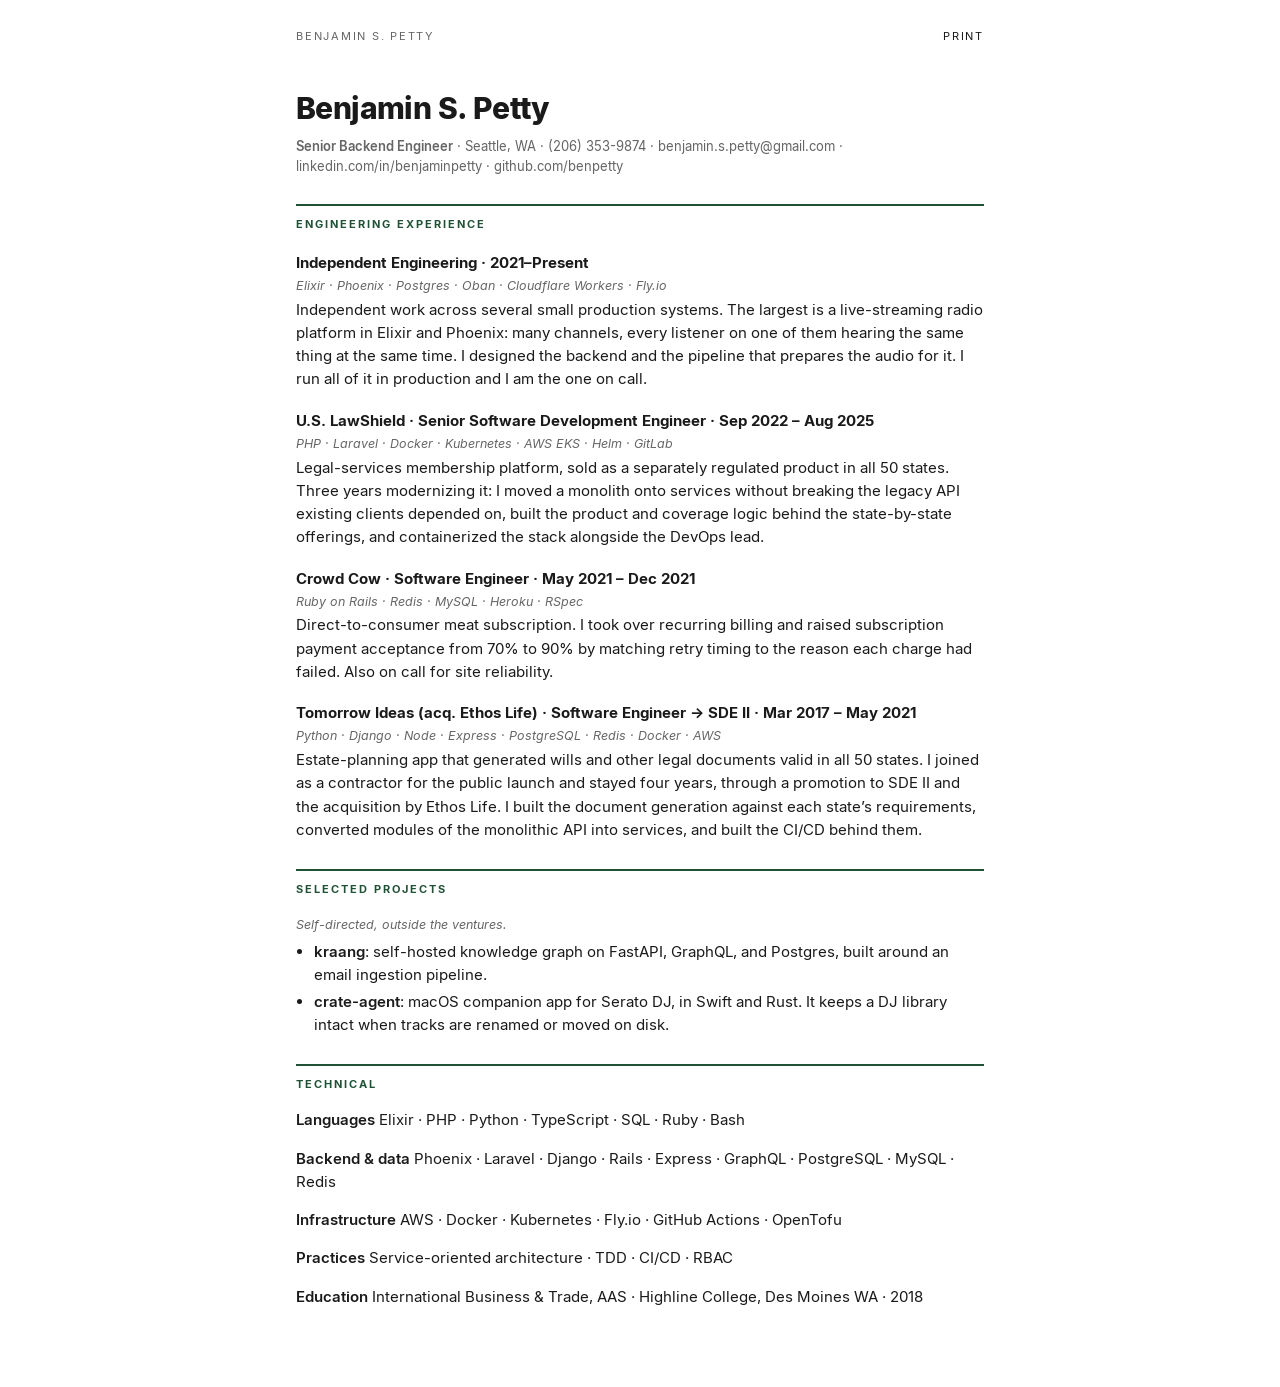
==== backend/index.html @ b5326a9a "chore: deploy from ben-petty.com@736a84d" ====
<!DOCTYPE html>
<html lang="en">
<head>
  <meta charset="UTF-8">
  <meta name="viewport" content="width=device-width, initial-scale=1">
  <title>Benjamin S. Petty — Senior Backend Engineer</title>
  <meta name="description" content="Senior backend engineer. Realtime systems, data pipelines, payments, and service-oriented architecture. Elixir, Ruby, PHP, Node, Postgres.">
  <meta name="author" content="Benjamin S. Petty">
  <meta name="robots" content="noindex, nofollow">
  <meta name="theme-color" content="#1f5135">
  <link rel="icon" type="image/svg+xml" href="/favicon.svg">
  <link rel="stylesheet" href="/styles.css">
  <style>
    /* Targeted resumes are one-page artifacts: tighten print spacing a touch
       so a full page of content clears a single sheet with margin. Scoped to
       these pages only — the shared hub resume keeps its roomier spacing. */
    @media print {
      .resume li { margin-bottom: 0.4pt; line-height: 1.27; }
      .resume ul { margin: 2pt 0 2pt; }
      .resume p { margin: 1.25pt 0; }
      .resume h3 { margin: 4pt 0 2pt; }
      .resume h2 { margin: 6.5pt 0 3pt; }
      /* Reclaim the vertical whitespace stacked around the summary: tighten the
         contact line and collapse the two dividers bracketing it. The densest
         variant (/fullstack) needs this to clear a single sheet; the others have
         room to spare, so it costs them nothing. */
      .resume h1 + p { margin: 0 0 2pt; }
      .resume hr { margin: 3pt 0; }
      /* A variant can force its detail section onto a fresh sheet with a
         pandoc heading attribute: `## Heading {.page-break}`. */
      .resume .page-break { break-before: page; }
    }
  </style>
</head>
<body>

<div class="nav-row">
  <span>Benjamin S. Petty</span>
  <span><a href="#" onclick="event.preventDefault(); window.print();">Print</a></span>
</div>

<main id="resume">
<article class="resume">
<h1 id="benjamin-s.-petty">Benjamin S. Petty</h1>
<p><strong>Senior Backend Engineer</strong> · Seattle, WA · (206)
353-9874 · benjamin.s.petty@gmail.com · linkedin.com/in/benjaminpetty ·
github.com/benpetty</p>
<h2 id="engineering-experience">Engineering Experience</h2>
<h3 id="independent-engineering-2021present">Independent Engineering ·
2021–Present</h3>
<p><em>Elixir · Phoenix · Postgres · Oban · Cloudflare Workers ·
Fly.io</em></p>
<p>Independent work across several small production systems. The largest
is a live-streaming radio platform in Elixir and Phoenix: many channels,
every listener on one of them hearing the same thing at the same time. I
designed the backend and the pipeline that prepares the audio for it. I
run all of it in production and I am the one on call.</p>
<h3
id="u.s.-lawshield-senior-software-development-engineer-sep-2022-aug-2025">U.S.
LawShield · Senior Software Development Engineer · Sep 2022 – Aug
2025</h3>
<p><em>PHP · Laravel · Docker · Kubernetes · AWS EKS · Helm ·
GitLab</em></p>
<p>Legal-services membership platform, sold as a separately regulated
product in all 50 states. Three years modernizing it: I moved a monolith
onto services without breaking the legacy API existing clients depended
on, built the product and coverage logic behind the state-by-state
offerings, and containerized the stack alongside the DevOps lead.</p>
<h3 id="crowd-cow-software-engineer-may-2021-dec-2021">Crowd Cow ·
Software Engineer · May 2021 – Dec 2021</h3>
<p><em>Ruby on Rails · Redis · MySQL · Heroku · RSpec</em></p>
<p>Direct-to-consumer meat subscription. I took over recurring billing
and raised subscription payment acceptance from 70% to 90% by matching
retry timing to the reason each charge had failed. Also on call for site
reliability.</p>
<h3
id="tomorrow-ideas-acq.-ethos-life-software-engineer-sde-ii-mar-2017-may-2021">Tomorrow
Ideas (acq. Ethos Life) · Software Engineer → SDE II · Mar 2017 – May
2021</h3>
<p><em>Python · Django · Node · Express · PostgreSQL · Redis · Docker ·
AWS</em></p>
<p>Estate-planning app that generated wills and other legal documents
valid in all 50 states. I joined as a contractor for the public launch
and stayed four years, through a promotion to SDE II and the acquisition
by Ethos Life. I built the document generation against each state’s
requirements, converted modules of the monolithic API into services, and
built the CI/CD behind them.</p>
<h2 id="selected-projects">Selected Projects</h2>
<p><em>Self-directed, outside the ventures.</em></p>
<ul>
<li><strong>kraang</strong>: self-hosted knowledge graph on FastAPI,
GraphQL, and Postgres, built around an email ingestion pipeline.</li>
<li><strong>crate-agent</strong>: macOS companion app for Serato DJ, in
Swift and Rust. It keeps a DJ library intact when tracks are renamed or
moved on disk.</li>
</ul>
<h2 id="technical">Technical</h2>
<p><strong>Languages</strong> Elixir · PHP · Python · TypeScript · SQL ·
Ruby · Bash</p>
<p><strong>Backend &amp; data</strong> Phoenix · Laravel · Django ·
Rails · Express · GraphQL · PostgreSQL · MySQL · Redis</p>
<p><strong>Infrastructure</strong> AWS · Docker · Kubernetes · Fly.io ·
GitHub Actions · OpenTofu</p>
<p><strong>Practices</strong> Service-oriented architecture · TDD ·
CI/CD · RBAC</p>
<p><strong>Education</strong> International Business &amp; Trade, AAS ·
Highline College, Des Moines WA · 2018</p>
</article>

</main>

</body>
</html>
---- styles.css ----
/* render/styles.css */

@font-face {
  font-family: 'Inter';
  font-style: normal;
  font-weight: 400;
  font-display: block;
  src: url('fonts/Inter-Regular.woff2') format('woff2');
}
@font-face {
  font-family: 'Inter';
  font-style: normal;
  font-weight: 600;
  font-display: block;
  src: url('fonts/Inter-SemiBold.woff2') format('woff2');
}
@font-face {
  font-family: 'Inter';
  font-style: normal;
  font-weight: 700;
  font-display: block;
  src: url('fonts/Inter-Bold.woff2') format('woff2');
}
@font-face {
  font-family: 'Inter';
  font-style: normal;
  font-weight: 800;
  font-display: block;
  src: url('fonts/Inter-ExtraBold.woff2') format('woff2');
}
@font-face {
  font-family: 'Inter';
  font-style: italic;
  font-weight: 400;
  font-display: block;
  src: url('fonts/Inter-Italic.woff2') format('woff2');
}
@font-face {
  font-family: 'Fraunces';
  font-style: normal;
  font-weight: 100 900;
  font-display: block;
  src: url('fonts/Fraunces-Variable.woff2') format('woff2');
}

:root {
  --accent: #1f5135;
  --ink: #1a1a1a;
  --muted: #666;
  --rule: #e5e5e5;
  --bg: #fff;
  --bg-soft: #fafaf8;
  --max-width: 760px;
  --font-sans: 'Inter', system-ui, -apple-system, sans-serif;
  --font-serif: 'Fraunces', Georgia, serif;
}

* { box-sizing: border-box; }

html { -webkit-font-smoothing: antialiased; }

body {
  margin: 0;
  font-family: var(--font-sans);
  font-size: 15px;
  line-height: 1.55;
  color: var(--ink);
  background: var(--bg);
  text-rendering: optimizeLegibility;
  font-feature-settings: 'kern' 1;
  font-kerning: normal;
}

a { color: var(--ink); text-decoration: none; border-bottom: 1px solid currentColor; }
a:hover { color: var(--accent); }

/* ─── HUB: nav + hero ─────────────────────────────── */

.nav-row {
  max-width: var(--max-width);
  margin: 0 auto;
  padding: 28px 36px 0;
  display: flex;
  justify-content: space-between;
  align-items: baseline;
  font-size: 11px;
  text-transform: uppercase;
  letter-spacing: 0.16em;
  color: var(--muted);
}
.nav-row a { border-bottom: none; }
.nav-row a:hover { color: var(--accent); }

.hero {
  max-width: var(--max-width);
  margin: 0 auto;
  padding: 32px 36px 40px;
  border-bottom: 1px solid var(--rule);
}
.hero h1 {
  font-weight: 800;
  font-size: 44px;
  letter-spacing: -0.025em;
  line-height: 1;
  margin: 0 0 8px;
}
.hero .tagline {
  font-size: 11px;
  text-transform: uppercase;
  letter-spacing: 0.18em;
  color: var(--accent);
  font-weight: 700;
  margin: 0 0 20px;
}

.cta-row {
  display: flex;
  align-items: center;
  gap: 12px;
  margin: 0 0 28px;
  flex-wrap: wrap;
}
.cta {
  display: inline-flex;
  align-items: center;
  gap: 6px;
  background: var(--accent);
  color: #fff;
  border-bottom: none;
  padding: 8px 14px;
  border-radius: 999px;
  font-size: 13px;
  font-weight: 600;
  letter-spacing: 0.01em;
  transition: background 0.15s, transform 0.15s;
}
.cta:hover {
  background: #163826;
  color: #fff;
  transform: translateY(-1px);
}
.cta-hint {
  font-size: 12px;
  color: var(--muted);
  font-variant-numeric: tabular-nums;
}

.ventures {
  display: grid;
  grid-template-columns: 1fr 1fr;
  gap: 14px;
}
.venture {
  border: 1px solid var(--rule);
  border-radius: 6px;
  padding: 16px 18px;
  background: var(--bg-soft);
  transition: border-color 0.15s, transform 0.15s;
}
.venture:hover { border-color: var(--accent); transform: translateY(-1px); }
.venture .v-name { font-family: var(--font-serif); font-weight: 600; font-size: 18px; color: var(--ink); margin: 0 0 2px; }
.venture .v-role { font-size: 10px; text-transform: uppercase; letter-spacing: 0.12em; color: var(--accent); font-weight: 700; margin: 0 0 6px; }
.venture .v-desc { font-size: 13px; line-height: 1.5; color: var(--muted); margin: 0 0 6px; }
.venture .v-url { font-size: 11px; color: var(--muted); border-bottom: none; }

/* ─── RESUME body ─────────────────────────────────── */

.resume {
  max-width: var(--max-width);
  margin: 0 auto;
  padding: 40px 36px 64px;
}
.resume h1 {
  font-weight: 800;
  font-size: 30px;
  letter-spacing: -0.02em;
  margin: 0 0 4px;
}
.resume h1 + p { margin: 0 0 4px; color: var(--muted); font-size: 13px; }
.resume hr { border: none; border-top: 1px solid var(--rule); margin: 22px 0; }
.resume h2 {
  font-size: 11px;
  text-transform: uppercase;
  letter-spacing: 0.18em;
  font-weight: 700;
  color: var(--accent);
  border-top: 2px solid var(--accent);
  padding-top: 10px;
  margin: 28px 0 14px;
  /* Block, not inline-block: the border-top is the section divider, so the
     element must span the column rather than shrink-wrap its own text. */
  display: block;
}
.resume h3 { font-size: 15px; font-weight: 700; margin: 18px 0 2px; }
/* Entries read heading / links / stack / blurb, and the link line is optional.
   The heading, the link line, and the stack line form one tight header block,
   each 2px under the last, with the prose hugging it.

   The stack line is matched by content (a paragraph whose only child is an em),
   not by position: `h3 + p + p` landed on the stack line in entries that have a
   link line and on the blurb in entries that don't, so the gap above the prose
   came out 15px in one and 2px in the others. */
.resume h3 + p { margin: 0 0 2px; color: var(--muted); font-size: 12px; }
.resume p:has(> em:only-child) { margin: 0 0 2px; }
.resume p:has(> em:only-child) + p { margin-top: 0; }
.resume p em { color: var(--muted); font-style: italic; font-size: 12.5px; }
.resume ul { padding-left: 18px; margin: 6px 0 12px; }
.resume li { margin-bottom: 5px; line-height: 1.5; }
.resume strong { font-weight: 600; }
.resume code {
  font-family: 'SF Mono', SFMono-Regular, Menlo, Consolas, 'Liberation Mono', monospace;
  font-size: 0.86em;
  font-weight: 500;
  background: #f1f1ec;
  padding: 1px 5px;
  border-radius: 3px;
  color: var(--ink);
  letter-spacing: -0.01em;
}

/* ─── PRINT ───────────────────────────────────────── */

@media print {
  @page { size: letter; margin: 0.55in 0.7in; }
  body { font-size: 10.25pt; line-height: 1.4; widows: 3; orphans: 3; -webkit-print-color-adjust: exact; print-color-adjust: exact; }
  .nav-row, .hero { display: none !important; }
  .resume { padding: 0; max-width: none; }
  /* Negative tracking on the name makes PDF text extractors (ATS parsers)
     drop the word spaces — "Benjamin S.Petty". Print at natural spacing. */
  .resume h1 { font-size: 22pt; margin-bottom: 3pt; letter-spacing: 0; }
  .resume h2 { font-size: 9pt; margin: 11pt 0 5pt; }
  .resume h3 { font-size: 11.5pt; margin: 8pt 0 2pt; }
  .resume hr { margin: 10pt 0; }
  .resume p { margin: 3pt 0; }
  .resume ul { margin: 3pt 0 7pt; }
  .resume li { font-size: 10.25pt; margin-bottom: 2pt; line-height: 1.38; }
  a { color: inherit; border-bottom: none; }
  h2, h3 { break-after: avoid; }
  ul { break-inside: avoid-column; }
}
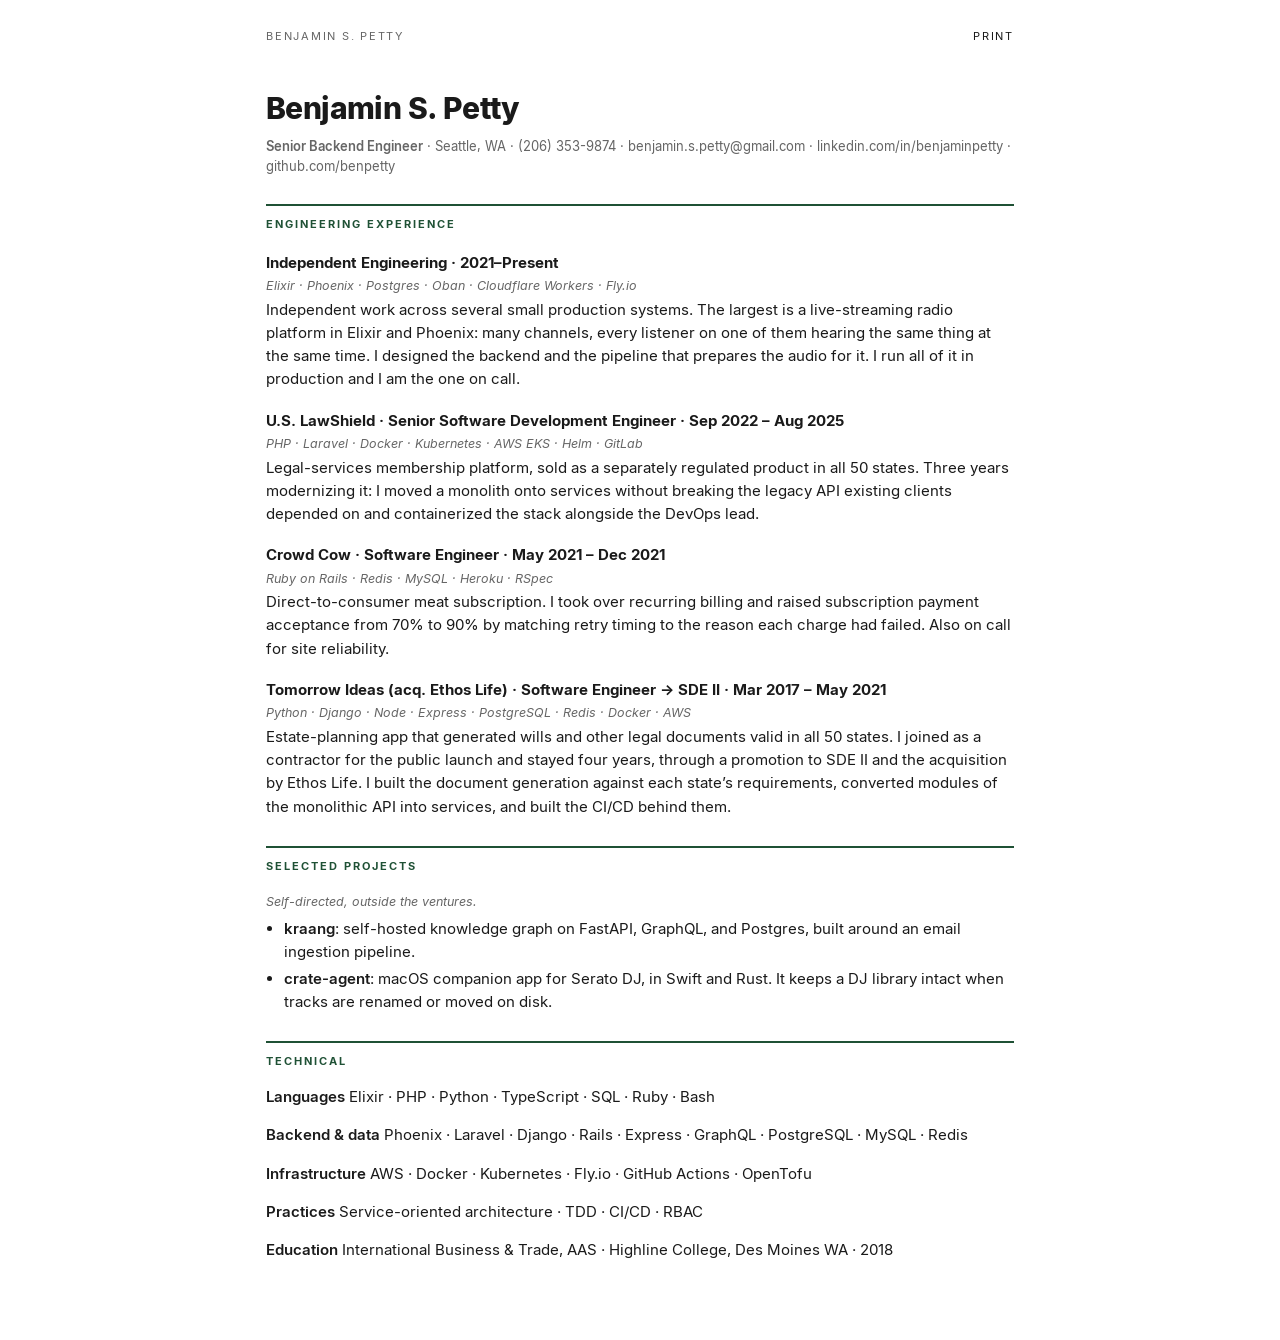
==== commit 742913b7: "chore: deploy from ben-petty.com@485f63b" ====
--- a/backend/index.html
+++ b/backend/index.html
@@ -27,7 +27,9 @@
       .resume h1 + p { margin: 0 0 2pt; }
       .resume hr { margin: 3pt 0; }
       /* A variant can force its detail section onto a fresh sheet with a
-         pandoc heading attribute: `## Heading {.page-break}`. */
+         pandoc heading attribute: `## Heading {.page-break}`. The build
+         measures segments with PAGE_BREAK_SELECTOR in
+         render/lib/print-segments.mjs; a test keeps it equal to this rule. */
       .resume .page-break { break-before: page; }
     }
   </style>
@@ -64,8 +66,7 @@
 <p>Legal-services membership platform, sold as a separately regulated
 product in all 50 states. Three years modernizing it: I moved a monolith
 onto services without breaking the legacy API existing clients depended
-on, built the product and coverage logic behind the state-by-state
-offerings, and containerized the stack alongside the DevOps lead.</p>
+on and containerized the stack alongside the DevOps lead.</p>
 <h3 id="crowd-cow-software-engineer-may-2021-dec-2021">Crowd Cow ·
 Software Engineer · May 2021 – Dec 2021</h3>
 <p><em>Ruby on Rails · Redis · MySQL · Heroku · RSpec</em></p>
--- a/styles.css
+++ b/styles.css
@@ -50,7 +50,11 @@
   --rule: #e5e5e5;
   --bg: #fff;
   --bg-soft: #fafaf8;
-  --max-width: 760px;
+  /* Chosen so screen lines break where printed lines do. Print sets 10.25pt
+     (13.67px) text in a 682px column, 49.9em per line; at the 15px screen body
+     size that is 748.5px of text, plus .resume's 36px side padding (border-box).
+     Change it together with the print font size or the @page margins. */
+  --max-width: 820px;
   --font-sans: 'Inter', system-ui, -apple-system, sans-serif;
   --font-serif: 'Fraunces', Georgia, serif;
 }
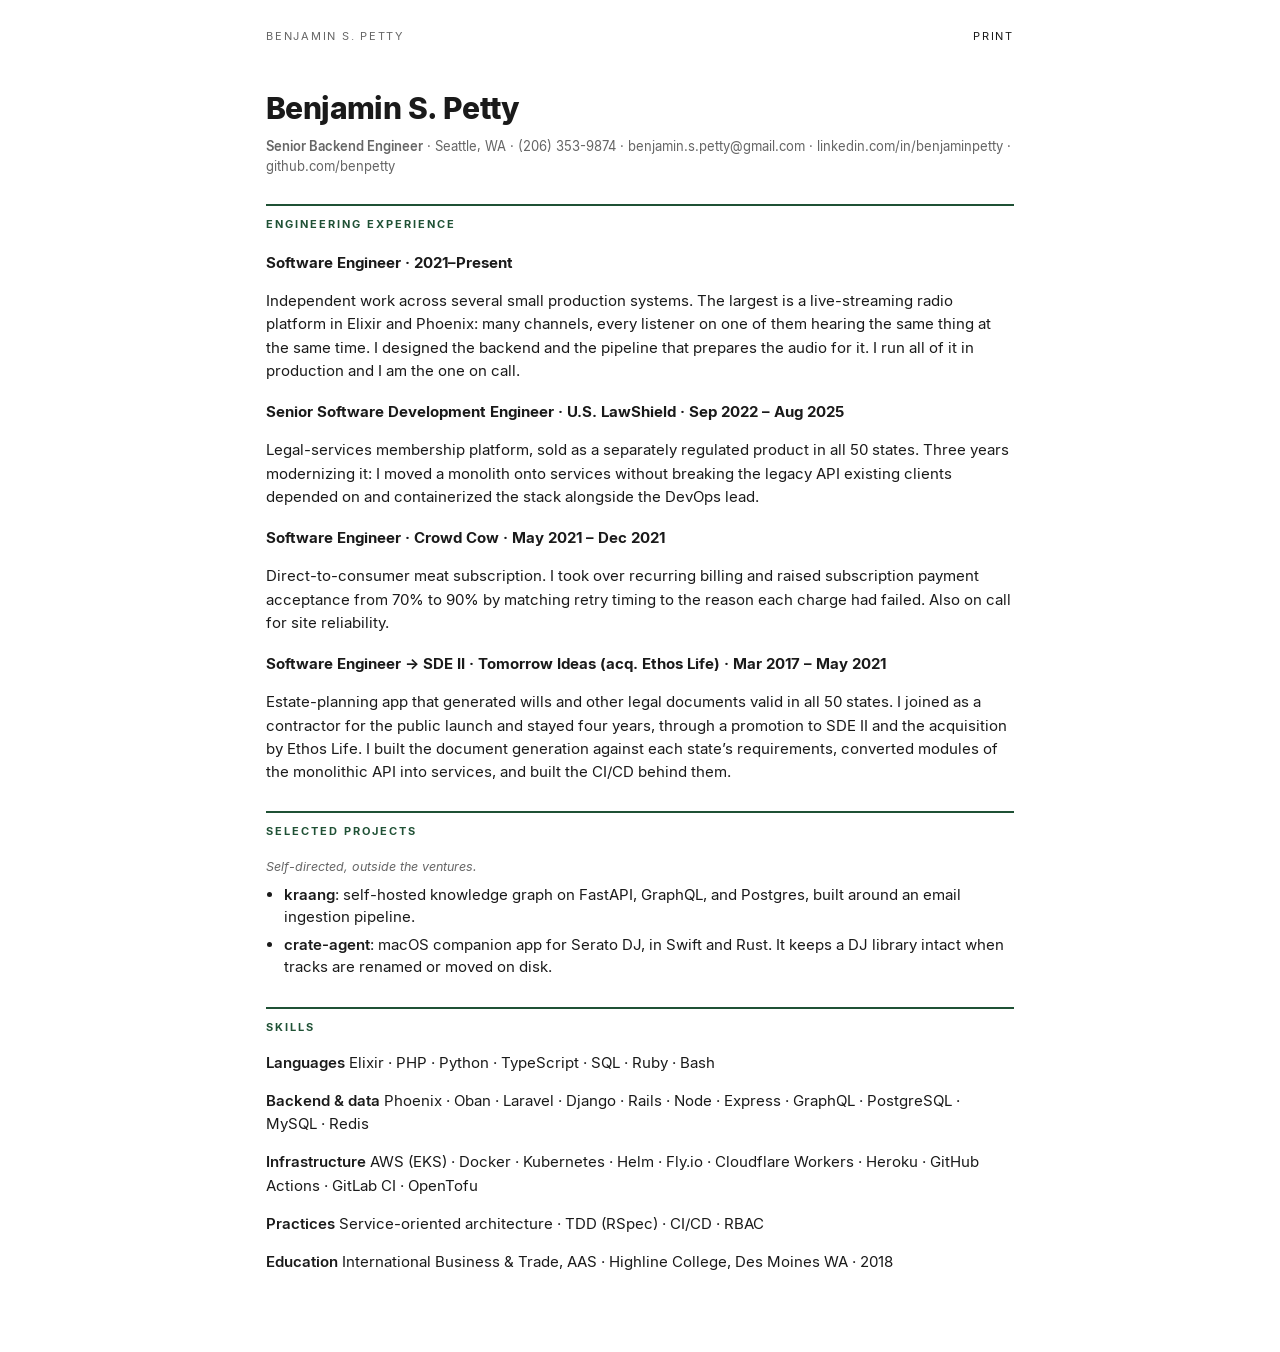
==== commit fdd4a5da: "chore: deploy from ben-petty.com@60aae24" ====
--- a/backend/index.html
+++ b/backend/index.html
@@ -10,29 +10,6 @@
   <meta name="theme-color" content="#1f5135">
   <link rel="icon" type="image/svg+xml" href="/favicon.svg">
   <link rel="stylesheet" href="/styles.css">
-  <style>
-    /* Targeted resumes are one-page artifacts: tighten print spacing a touch
-       so a full page of content clears a single sheet with margin. Scoped to
-       these pages only — the shared hub resume keeps its roomier spacing. */
-    @media print {
-      .resume li { margin-bottom: 0.4pt; line-height: 1.27; }
-      .resume ul { margin: 2pt 0 2pt; }
-      .resume p { margin: 1.25pt 0; }
-      .resume h3 { margin: 4pt 0 2pt; }
-      .resume h2 { margin: 6.5pt 0 3pt; }
-      /* Reclaim the vertical whitespace stacked around the summary: tighten the
-         contact line and collapse the two dividers bracketing it. The densest
-         variant (/fullstack) needs this to clear a single sheet; the others have
-         room to spare, so it costs them nothing. */
-      .resume h1 + p { margin: 0 0 2pt; }
-      .resume hr { margin: 3pt 0; }
-      /* A variant can force its detail section onto a fresh sheet with a
-         pandoc heading attribute: `## Heading {.page-break}`. The build
-         measures segments with PAGE_BREAK_SELECTOR in
-         render/lib/print-segments.mjs; a test keeps it equal to this rule. */
-      .resume .page-break { break-before: page; }
-    }
-  </style>
 </head>
 <body>
 
@@ -48,38 +25,31 @@
 353-9874 · benjamin.s.petty@gmail.com · linkedin.com/in/benjaminpetty ·
 github.com/benpetty</p>
 <h2 id="engineering-experience">Engineering Experience</h2>
-<h3 id="independent-engineering-2021present">Independent Engineering ·
+<h3 id="software-engineer-2021present">Software Engineer ·
 2021–Present</h3>
-<p><em>Elixir · Phoenix · Postgres · Oban · Cloudflare Workers ·
-Fly.io</em></p>
 <p>Independent work across several small production systems. The largest
 is a live-streaming radio platform in Elixir and Phoenix: many channels,
 every listener on one of them hearing the same thing at the same time. I
 designed the backend and the pipeline that prepares the audio for it. I
 run all of it in production and I am the one on call.</p>
 <h3
-id="u.s.-lawshield-senior-software-development-engineer-sep-2022-aug-2025">U.S.
-LawShield · Senior Software Development Engineer · Sep 2022 – Aug
+id="senior-software-development-engineer-u.s.-lawshield-sep-2022-aug-2025">Senior
+Software Development Engineer · U.S. LawShield · Sep 2022 – Aug
 2025</h3>
-<p><em>PHP · Laravel · Docker · Kubernetes · AWS EKS · Helm ·
-GitLab</em></p>
 <p>Legal-services membership platform, sold as a separately regulated
 product in all 50 states. Three years modernizing it: I moved a monolith
 onto services without breaking the legacy API existing clients depended
 on and containerized the stack alongside the DevOps lead.</p>
-<h3 id="crowd-cow-software-engineer-may-2021-dec-2021">Crowd Cow ·
-Software Engineer · May 2021 – Dec 2021</h3>
-<p><em>Ruby on Rails · Redis · MySQL · Heroku · RSpec</em></p>
+<h3 id="software-engineer-crowd-cow-may-2021-dec-2021">Software Engineer
+· Crowd Cow · May 2021 – Dec 2021</h3>
 <p>Direct-to-consumer meat subscription. I took over recurring billing
 and raised subscription payment acceptance from 70% to 90% by matching
 retry timing to the reason each charge had failed. Also on call for site
 reliability.</p>
 <h3
-id="tomorrow-ideas-acq.-ethos-life-software-engineer-sde-ii-mar-2017-may-2021">Tomorrow
-Ideas (acq. Ethos Life) · Software Engineer → SDE II · Mar 2017 – May
+id="software-engineer-sde-ii-tomorrow-ideas-acq.-ethos-life-mar-2017-may-2021">Software
+Engineer → SDE II · Tomorrow Ideas (acq. Ethos Life) · Mar 2017 – May
 2021</h3>
-<p><em>Python · Django · Node · Express · PostgreSQL · Redis · Docker ·
-AWS</em></p>
 <p>Estate-planning app that generated wills and other legal documents
 valid in all 50 states. I joined as a contractor for the public launch
 and stayed four years, through a promotion to SDE II and the acquisition
@@ -95,15 +65,16 @@
 Swift and Rust. It keeps a DJ library intact when tracks are renamed or
 moved on disk.</li>
 </ul>
-<h2 id="technical">Technical</h2>
+<h2 id="skills">Skills</h2>
 <p><strong>Languages</strong> Elixir · PHP · Python · TypeScript · SQL ·
 Ruby · Bash</p>
-<p><strong>Backend &amp; data</strong> Phoenix · Laravel · Django ·
-Rails · Express · GraphQL · PostgreSQL · MySQL · Redis</p>
-<p><strong>Infrastructure</strong> AWS · Docker · Kubernetes · Fly.io ·
-GitHub Actions · OpenTofu</p>
-<p><strong>Practices</strong> Service-oriented architecture · TDD ·
-CI/CD · RBAC</p>
+<p><strong>Backend &amp; data</strong> Phoenix · Oban · Laravel · Django
+· Rails · Node · Express · GraphQL · PostgreSQL · MySQL · Redis</p>
+<p><strong>Infrastructure</strong> AWS (EKS) · Docker · Kubernetes ·
+Helm · Fly.io · Cloudflare Workers · Heroku · GitHub Actions · GitLab CI
+· OpenTofu</p>
+<p><strong>Practices</strong> Service-oriented architecture · TDD
+(RSpec) · CI/CD · RBAC</p>
 <p><strong>Education</strong> International Business &amp; Trade, AAS ·
 Highline College, Des Moines WA · 2018</p>
 </article>
--- a/styles.css
+++ b/styles.css
@@ -196,15 +196,18 @@
   display: block;
 }
 .resume h3 { font-size: 15px; font-weight: 700; margin: 18px 0 2px; }
-/* Entries read heading / links / stack / blurb, and the link line is optional.
-   The heading, the link line, and the stack line form one tight header block,
-   each 2px under the last, with the prose hugging it.
-
-   The stack line is matched by content (a paragraph whose only child is an em),
-   not by position: `h3 + p + p` landed on the stack line in entries that have a
-   link line and on the blurb in entries that don't, so the gap above the prose
-   came out 15px in one and 2px in the others. */
-.resume h3 + p { margin: 0 0 2px; color: var(--muted); font-size: 12px; }
+/* Entries read heading / links / blurb, and the link line is optional. The
+   heading, the link line, and (in Selected Work) the stack line form one tight
+   header block, each 2px under the last, with the prose hugging it.
+
+   Both metadata lines are matched by content, never by position, because the
+   optional link line shifts every following paragraph by one: `h3 + p` styled
+   the blurb as a caption in entries without a link line, and `h3 + p + p` put
+   15px above the prose in one entry and 2px in the rest. The link line gets its
+   class from render/entry-links.lua; the stack line is a paragraph whose only
+   child is an em. */
+.resume .entry-links p { margin: 0 0 2px; color: var(--muted); font-size: 12px; }
+.resume .entry-links + p { margin-top: 0; }
 .resume p:has(> em:only-child) { margin: 0 0 2px; }
 .resume p:has(> em:only-child) + p { margin-top: 0; }
 .resume p em { color: var(--muted); font-style: italic; font-size: 12.5px; }
@@ -232,12 +235,21 @@
   /* Negative tracking on the name makes PDF text extractors (ATS parsers)
      drop the word spaces — "Benjamin S.Petty". Print at natural spacing. */
   .resume h1 { font-size: 22pt; margin-bottom: 3pt; letter-spacing: 0; }
-  .resume h2 { font-size: 9pt; margin: 11pt 0 5pt; }
-  .resume h3 { font-size: 11.5pt; margin: 8pt 0 2pt; }
-  .resume hr { margin: 10pt 0; }
-  .resume p { margin: 3pt 0; }
-  .resume ul { margin: 3pt 0 7pt; }
-  .resume li { font-size: 10.25pt; margin-bottom: 2pt; line-height: 1.38; }
+  /* Every resume, hub included, is a one-page artifact (/sentry's page 1 is
+     the hub resume), so the spacing is tight enough for a full page of
+     content to clear a single sheet. */
+  .resume h1 + p { margin: 0 0 2pt; }
+  .resume h2 { font-size: 9pt; margin: 6.5pt 0 3pt; }
+  .resume h3 { font-size: 11.5pt; margin: 4pt 0 2pt; }
+  .resume hr { margin: 3pt 0; }
+  .resume p { margin: 1.25pt 0; }
+  .resume ul { margin: 2pt 0 2pt; }
+  .resume li { font-size: 10.25pt; margin-bottom: 0.4pt; line-height: 1.27; }
+  /* A resume can force its detail section onto a fresh sheet with a pandoc
+     heading attribute: `## Heading {.page-break}`. The build measures
+     segments with PAGE_BREAK_SELECTOR in render/lib/print-segments.mjs; a
+     test keeps it equal to this rule. */
+  .resume .page-break { break-before: page; }
   a { color: inherit; border-bottom: none; }
   h2, h3 { break-after: avoid; }
   ul { break-inside: avoid-column; }
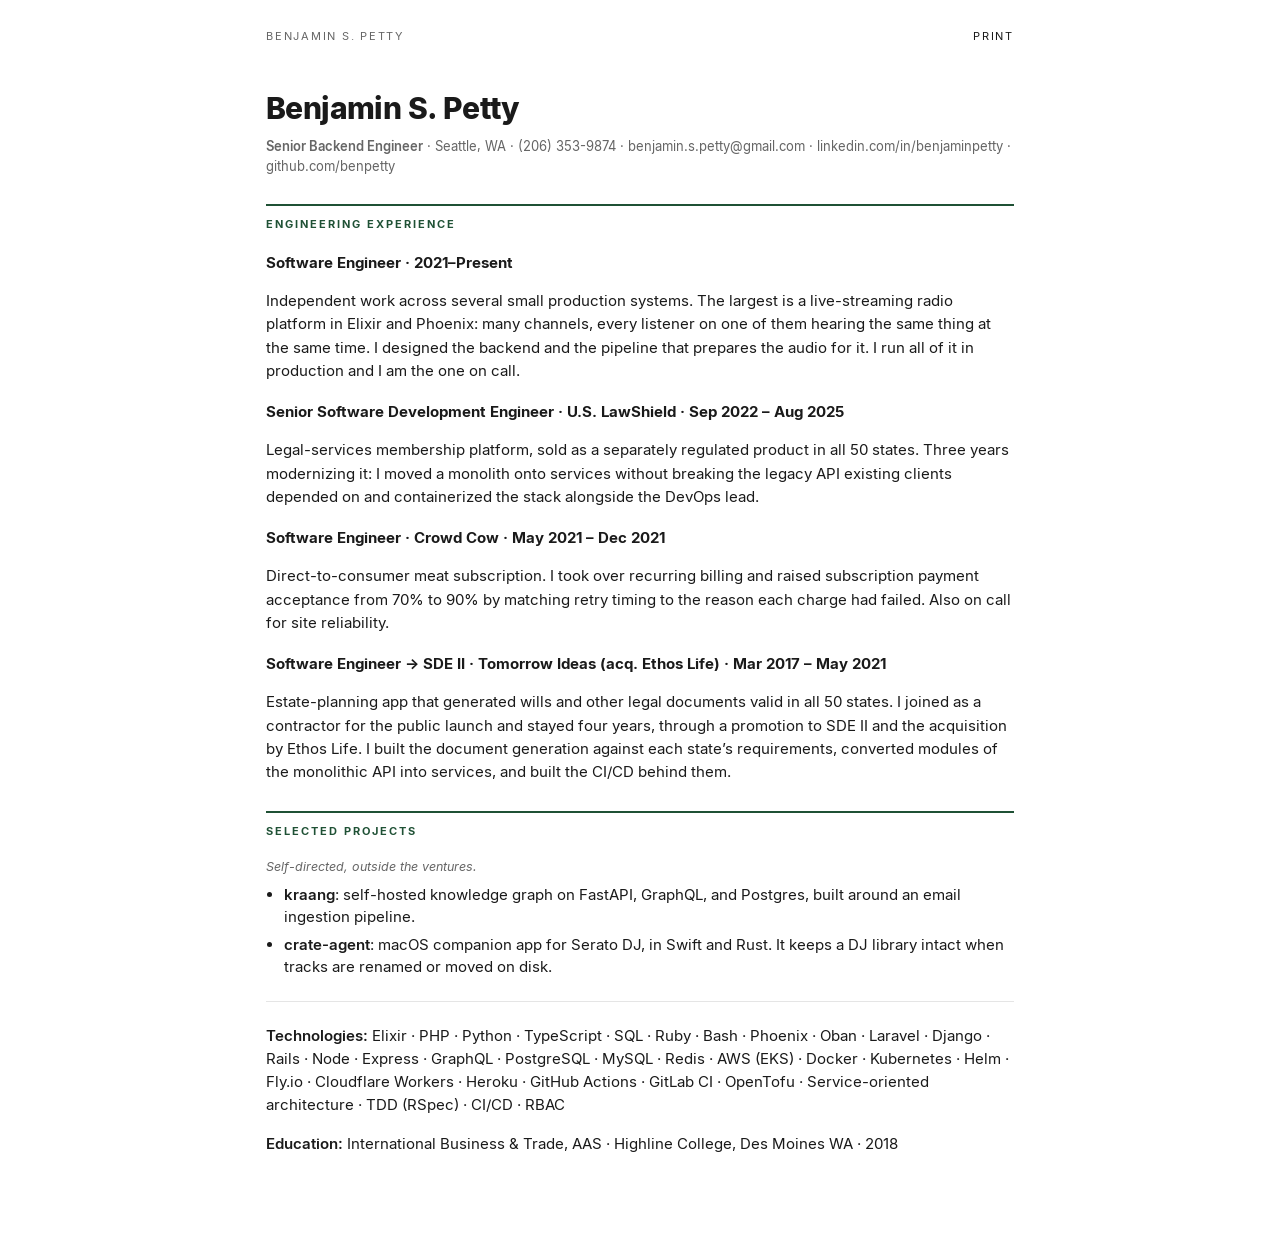
==== commit a81a94e7: "chore: deploy from ben-petty.com@51e719c" ====
--- a/backend/index.html
+++ b/backend/index.html
@@ -21,11 +21,11 @@
 <main id="resume">
 <article class="resume">
 <h1 id="benjamin-s.-petty">Benjamin S. Petty</h1>
-<p><strong>Senior Backend Engineer</strong> · Seattle, WA · (206)
-353-9874 · benjamin.s.petty@gmail.com · linkedin.com/in/benjaminpetty ·
+<p><strong>Senior Backend Engineer</strong> · Seattle, WA · (206)
+353-9874 · benjamin.s.petty@gmail.com · linkedin.com/in/benjaminpetty ·
 github.com/benpetty</p>
 <h2 id="engineering-experience">Engineering Experience</h2>
-<h3 id="software-engineer-2021present">Software Engineer ·
+<h3 id="software-engineer-2021present">Software Engineer ·
 2021–Present</h3>
 <p>Independent work across several small production systems. The largest
 is a live-streaming radio platform in Elixir and Phoenix: many channels,
@@ -34,21 +34,21 @@
 run all of it in production and I am the one on call.</p>
 <h3
 id="senior-software-development-engineer-u.s.-lawshield-sep-2022-aug-2025">Senior
-Software Development Engineer · U.S. LawShield · Sep 2022 – Aug
+Software Development Engineer · U.S. LawShield · Sep 2022 – Aug
 2025</h3>
 <p>Legal-services membership platform, sold as a separately regulated
 product in all 50 states. Three years modernizing it: I moved a monolith
 onto services without breaking the legacy API existing clients depended
 on and containerized the stack alongside the DevOps lead.</p>
-<h3 id="software-engineer-crowd-cow-may-2021-dec-2021">Software Engineer
-· Crowd Cow · May 2021 – Dec 2021</h3>
+<h3 id="software-engineer-crowd-cow-may-2021-dec-2021">Software
+Engineer · Crowd Cow · May 2021 – Dec 2021</h3>
 <p>Direct-to-consumer meat subscription. I took over recurring billing
 and raised subscription payment acceptance from 70% to 90% by matching
 retry timing to the reason each charge had failed. Also on call for site
 reliability.</p>
 <h3
 id="software-engineer-sde-ii-tomorrow-ideas-acq.-ethos-life-mar-2017-may-2021">Software
-Engineer → SDE II · Tomorrow Ideas (acq. Ethos Life) · Mar 2017 – May
+Engineer → SDE II · Tomorrow Ideas (acq. Ethos Life) · Mar 2017 – May
 2021</h3>
 <p>Estate-planning app that generated wills and other legal documents
 valid in all 50 states. I joined as a contractor for the public launch
@@ -65,18 +65,15 @@
 Swift and Rust. It keeps a DJ library intact when tracks are renamed or
 moved on disk.</li>
 </ul>
-<h2 id="skills">Skills</h2>
-<p><strong>Languages</strong> Elixir · PHP · Python · TypeScript · SQL ·
-Ruby · Bash</p>
-<p><strong>Backend &amp; data</strong> Phoenix · Oban · Laravel · Django
-· Rails · Node · Express · GraphQL · PostgreSQL · MySQL · Redis</p>
-<p><strong>Infrastructure</strong> AWS (EKS) · Docker · Kubernetes ·
-Helm · Fly.io · Cloudflare Workers · Heroku · GitHub Actions · GitLab CI
-· OpenTofu</p>
-<p><strong>Practices</strong> Service-oriented architecture · TDD
-(RSpec) · CI/CD · RBAC</p>
-<p><strong>Education</strong> International Business &amp; Trade, AAS ·
-Highline College, Des Moines WA · 2018</p>
+<hr />
+<p><strong>Technologies:</strong> Elixir · PHP · Python · TypeScript ·
+SQL · Ruby · Bash · Phoenix · Oban · Laravel · Django · Rails · Node ·
+Express · GraphQL · PostgreSQL · MySQL · Redis · AWS (EKS) · Docker ·
+Kubernetes · Helm · Fly.io · Cloudflare Workers · Heroku · GitHub
+Actions · GitLab CI · OpenTofu · Service-oriented architecture · TDD
+(RSpec) · CI/CD · RBAC</p>
+<p><strong>Education:</strong> International Business &amp; Trade, AAS ·
+Highline College, Des Moines WA · 2018</p>
 </article>
 
 </main>
--- a/styles.css
+++ b/styles.css
@@ -241,7 +241,9 @@
   .resume h1 + p { margin: 0 0 2pt; }
   .resume h2 { font-size: 9pt; margin: 6.5pt 0 3pt; }
   .resume h3 { font-size: 11.5pt; margin: 4pt 0 2pt; }
-  .resume hr { margin: 3pt 0; }
+  /* The one hr on a resume divides the last entry from the untitled
+     Technologies and Education lines, so it gets room on both sides. */
+  .resume hr { margin: 7pt 0 5pt; }
   .resume p { margin: 1.25pt 0; }
   .resume ul { margin: 2pt 0 2pt; }
   .resume li { font-size: 10.25pt; margin-bottom: 0.4pt; line-height: 1.27; }
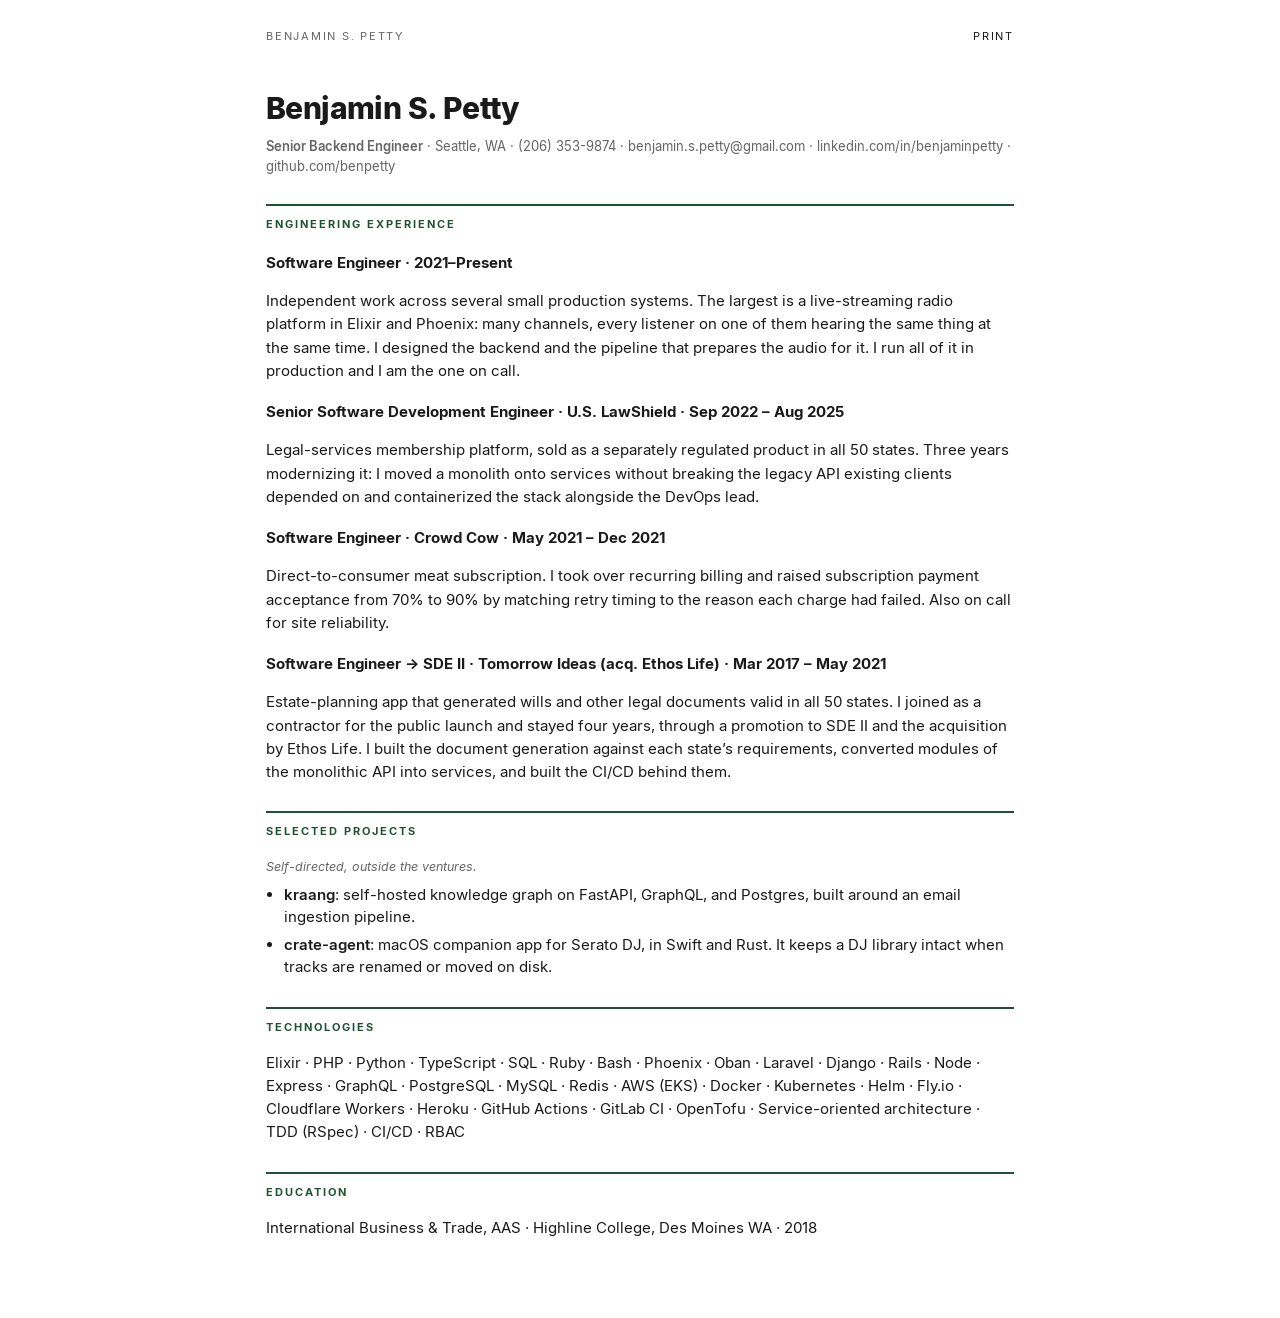
==== commit 39c243d0: "chore: deploy from ben-petty.com@42a51a5" ====
--- a/backend/index.html
+++ b/backend/index.html
@@ -65,15 +65,16 @@
 Swift and Rust. It keeps a DJ library intact when tracks are renamed or
 moved on disk.</li>
 </ul>
-<hr />
-<p><strong>Technologies:</strong> Elixir · PHP · Python · TypeScript ·
-SQL · Ruby · Bash · Phoenix · Oban · Laravel · Django · Rails · Node ·
-Express · GraphQL · PostgreSQL · MySQL · Redis · AWS (EKS) · Docker ·
-Kubernetes · Helm · Fly.io · Cloudflare Workers · Heroku · GitHub
-Actions · GitLab CI · OpenTofu · Service-oriented architecture · TDD
-(RSpec) · CI/CD · RBAC</p>
-<p><strong>Education:</strong> International Business &amp; Trade, AAS ·
-Highline College, Des Moines WA · 2018</p>
+<h2 id="technologies">Technologies</h2>
+<p>Elixir · PHP · Python · TypeScript · SQL · Ruby · Bash · Phoenix ·
+Oban · Laravel · Django · Rails · Node · Express · GraphQL ·
+PostgreSQL · MySQL · Redis · AWS (EKS) · Docker · Kubernetes · Helm ·
+Fly.io · Cloudflare Workers · Heroku · GitHub Actions · GitLab CI ·
+OpenTofu · Service-oriented architecture · TDD (RSpec) · CI/CD ·
+RBAC</p>
+<h2 id="education">Education</h2>
+<p>International Business &amp; Trade, AAS · Highline College, Des
+Moines WA · 2018</p>
 </article>
 
 </main>
--- a/styles.css
+++ b/styles.css
@@ -239,11 +239,12 @@
      the hub resume), so the spacing is tight enough for a full page of
      content to clear a single sheet. */
   .resume h1 + p { margin: 0 0 2pt; }
-  .resume h2 { font-size: 9pt; margin: 6.5pt 0 3pt; }
+  /* Wide tracking makes PDF text extractors that infer word breaks from glyph
+     gaps (Apple PDFKit, which Preview copies with) read "E N G I N E E R I N G",
+     so an ATS may miss the section names. Print untracked, like the name. */
+  .resume h2 { font-size: 9pt; margin: 6.5pt 0 3pt; letter-spacing: 0; }
   .resume h3 { font-size: 11.5pt; margin: 4pt 0 2pt; }
-  /* The one hr on a resume divides the last entry from the untitled
-     Technologies and Education lines, so it gets room on both sides. */
-  .resume hr { margin: 7pt 0 5pt; }
+  .resume hr { margin: 3pt 0; }
   .resume p { margin: 1.25pt 0; }
   .resume ul { margin: 2pt 0 2pt; }
   .resume li { font-size: 10.25pt; margin-bottom: 0.4pt; line-height: 1.27; }
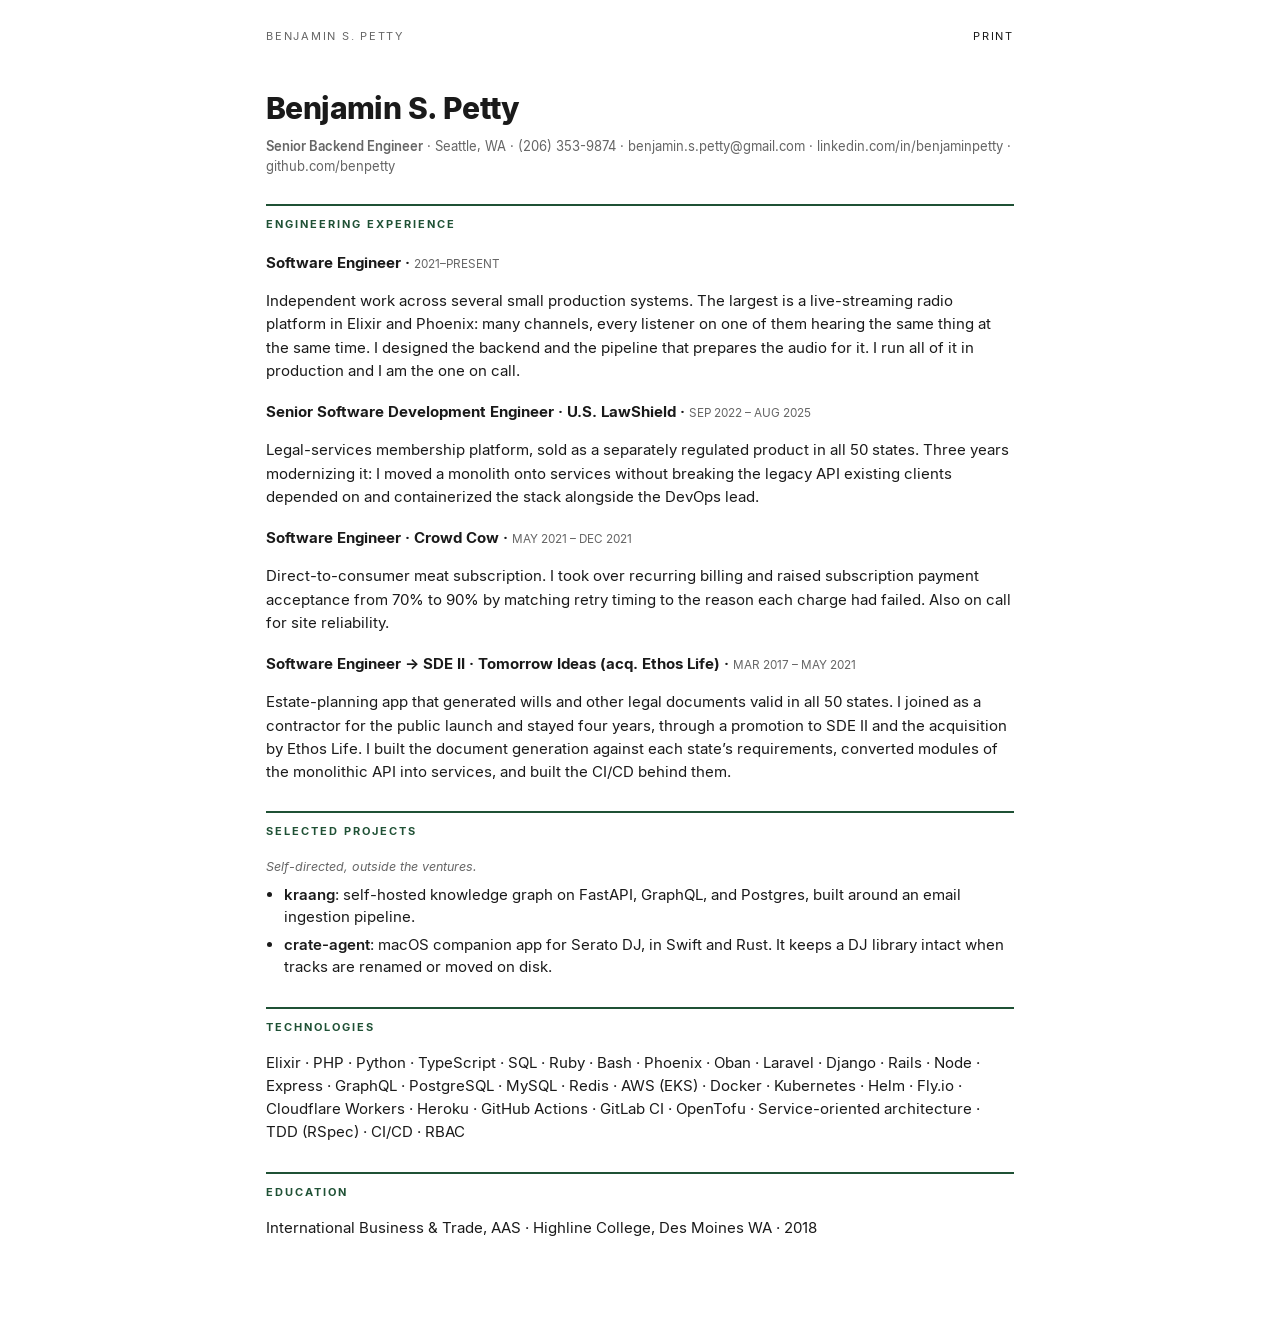
==== commit 46ea787c: "chore: deploy from ben-petty.com@89ab39e" ====
--- a/backend/index.html
+++ b/backend/index.html
@@ -25,8 +25,8 @@
 353-9874 · benjamin.s.petty@gmail.com · linkedin.com/in/benjaminpetty ·
 github.com/benpetty</p>
 <h2 id="engineering-experience">Engineering Experience</h2>
-<h3 id="software-engineer-2021present">Software Engineer ·
-2021–Present</h3>
+<h3 id="software-engineer-2021present">Software Engineer · <span
+class="entry-date">2021–Present</span></h3>
 <p>Independent work across several small production systems. The largest
 is a live-streaming radio platform in Elixir and Phoenix: many channels,
 every listener on one of them hearing the same thing at the same time. I
@@ -34,22 +34,23 @@
 run all of it in production and I am the one on call.</p>
 <h3
 id="senior-software-development-engineer-u.s.-lawshield-sep-2022-aug-2025">Senior
-Software Development Engineer · U.S. LawShield · Sep 2022 – Aug
-2025</h3>
+Software Development Engineer · U.S. LawShield · <span
+class="entry-date">Sep 2022 – Aug 2025</span></h3>
 <p>Legal-services membership platform, sold as a separately regulated
 product in all 50 states. Three years modernizing it: I moved a monolith
 onto services without breaking the legacy API existing clients depended
 on and containerized the stack alongside the DevOps lead.</p>
 <h3 id="software-engineer-crowd-cow-may-2021-dec-2021">Software
-Engineer · Crowd Cow · May 2021 – Dec 2021</h3>
+Engineer · Crowd Cow · <span class="entry-date">May 2021 – Dec
+2021</span></h3>
 <p>Direct-to-consumer meat subscription. I took over recurring billing
 and raised subscription payment acceptance from 70% to 90% by matching
 retry timing to the reason each charge had failed. Also on call for site
 reliability.</p>
 <h3
 id="software-engineer-sde-ii-tomorrow-ideas-acq.-ethos-life-mar-2017-may-2021">Software
-Engineer → SDE II · Tomorrow Ideas (acq. Ethos Life) · Mar 2017 – May
-2021</h3>
+Engineer → SDE II · Tomorrow Ideas (acq. Ethos Life) · <span
+class="entry-date">Mar 2017 – May 2021</span></h3>
 <p>Estate-planning app that generated wills and other legal documents
 valid in all 50 states. I joined as a contractor for the public launch
 and stayed four years, through a promotion to SDE II and the acquisition
--- a/styles.css
+++ b/styles.css
@@ -196,6 +196,15 @@
   display: block;
 }
 .resume h3 { font-size: 15px; font-weight: 700; margin: 18px 0 2px; }
+/* The date closing a job heading, tagged by render/entry-dates.lua. No letter
+   spacing: tracked caps split into single letters in PDF text extraction. */
+.resume h3 .entry-date {
+  font-size: 0.78em;
+  font-weight: 400;
+  color: var(--muted);
+  text-transform: uppercase;
+  letter-spacing: 0;
+}
 /* Entries read heading / links / blurb, and the link line is optional. The
    heading, the link line, and (in Selected Work) the stack line form one tight
    header block, each 2px under the last, with the prose hugging it.
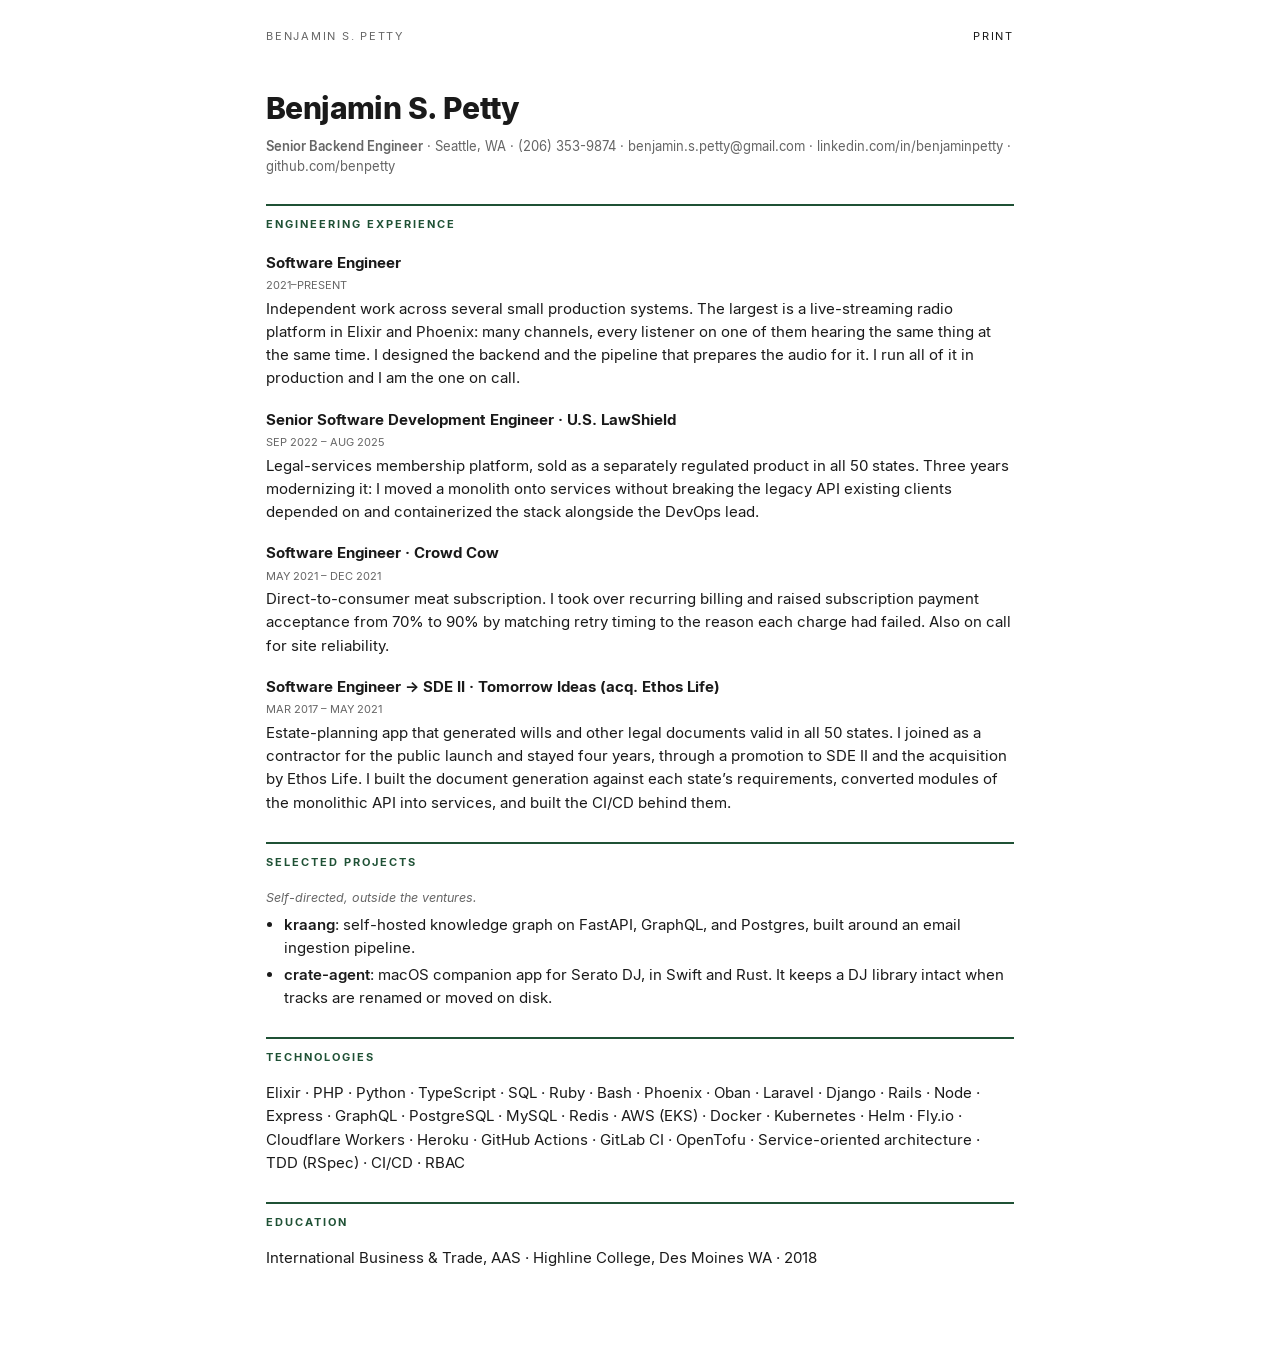
==== commit ea15abed: "chore: deploy from ben-petty.com@31632e7" ====
--- a/backend/index.html
+++ b/backend/index.html
@@ -25,8 +25,10 @@
 353-9874 · benjamin.s.petty@gmail.com · linkedin.com/in/benjaminpetty ·
 github.com/benpetty</p>
 <h2 id="engineering-experience">Engineering Experience</h2>
-<h3 id="software-engineer-2021present">Software Engineer · <span
-class="entry-date">2021–Present</span></h3>
+<h3 id="software-engineer-2021present">Software Engineer</h3>
+<div class="entry-links">
+<p><span class="entry-date">2021–Present</span></p>
+</div>
 <p>Independent work across several small production systems. The largest
 is a live-streaming radio platform in Elixir and Phoenix: many channels,
 every listener on one of them hearing the same thing at the same time. I
@@ -34,23 +36,29 @@
 run all of it in production and I am the one on call.</p>
 <h3
 id="senior-software-development-engineer-u.s.-lawshield-sep-2022-aug-2025">Senior
-Software Development Engineer · U.S. LawShield · <span
-class="entry-date">Sep 2022 – Aug 2025</span></h3>
+Software Development Engineer · U.S. LawShield</h3>
+<div class="entry-links">
+<p><span class="entry-date">Sep 2022 – Aug 2025</span></p>
+</div>
 <p>Legal-services membership platform, sold as a separately regulated
 product in all 50 states. Three years modernizing it: I moved a monolith
 onto services without breaking the legacy API existing clients depended
 on and containerized the stack alongside the DevOps lead.</p>
 <h3 id="software-engineer-crowd-cow-may-2021-dec-2021">Software
-Engineer · Crowd Cow · <span class="entry-date">May 2021 – Dec
-2021</span></h3>
+Engineer · Crowd Cow</h3>
+<div class="entry-links">
+<p><span class="entry-date">May 2021 – Dec 2021</span></p>
+</div>
 <p>Direct-to-consumer meat subscription. I took over recurring billing
 and raised subscription payment acceptance from 70% to 90% by matching
 retry timing to the reason each charge had failed. Also on call for site
 reliability.</p>
 <h3
 id="software-engineer-sde-ii-tomorrow-ideas-acq.-ethos-life-mar-2017-may-2021">Software
-Engineer → SDE II · Tomorrow Ideas (acq. Ethos Life) · <span
-class="entry-date">Mar 2017 – May 2021</span></h3>
+Engineer → SDE II · Tomorrow Ideas (acq. Ethos Life)</h3>
+<div class="entry-links">
+<p><span class="entry-date">Mar 2017 – May 2021</span></p>
+</div>
 <p>Estate-planning app that generated wills and other legal documents
 valid in all 50 states. I joined as a contractor for the public launch
 and stayed four years, through a promotion to SDE II and the acquisition
--- a/styles.css
+++ b/styles.css
@@ -196,12 +196,11 @@
   display: block;
 }
 .resume h3 { font-size: 15px; font-weight: 700; margin: 18px 0 2px; }
-/* The date closing a job heading, tagged by render/entry-dates.lua. No letter
-   spacing: tracked caps split into single letters in PDF text extraction. */
-.resume h3 .entry-date {
-  font-size: 0.78em;
-  font-weight: 400;
-  color: var(--muted);
+/* A job's dates, moved from its heading to the front of the link line by
+   render/entry-dates.lua. No letter spacing: tracked caps split into single
+   letters in PDF text extraction. */
+.resume .entry-date {
+  font-size: 11px;
   text-transform: uppercase;
   letter-spacing: 0;
 }
@@ -252,7 +251,7 @@
      gaps (Apple PDFKit, which Preview copies with) read "E N G I N E E R I N G",
      so an ATS may miss the section names. Print untracked, like the name. */
   .resume h2 { font-size: 9pt; margin: 6.5pt 0 3pt; letter-spacing: 0; }
-  .resume h3 { font-size: 11.5pt; margin: 4pt 0 2pt; }
+  .resume h3 { font-size: 11.5pt; margin: 2.5pt 0 1pt; }
   .resume hr { margin: 3pt 0; }
   .resume p { margin: 1.25pt 0; }
   .resume ul { margin: 2pt 0 2pt; }
